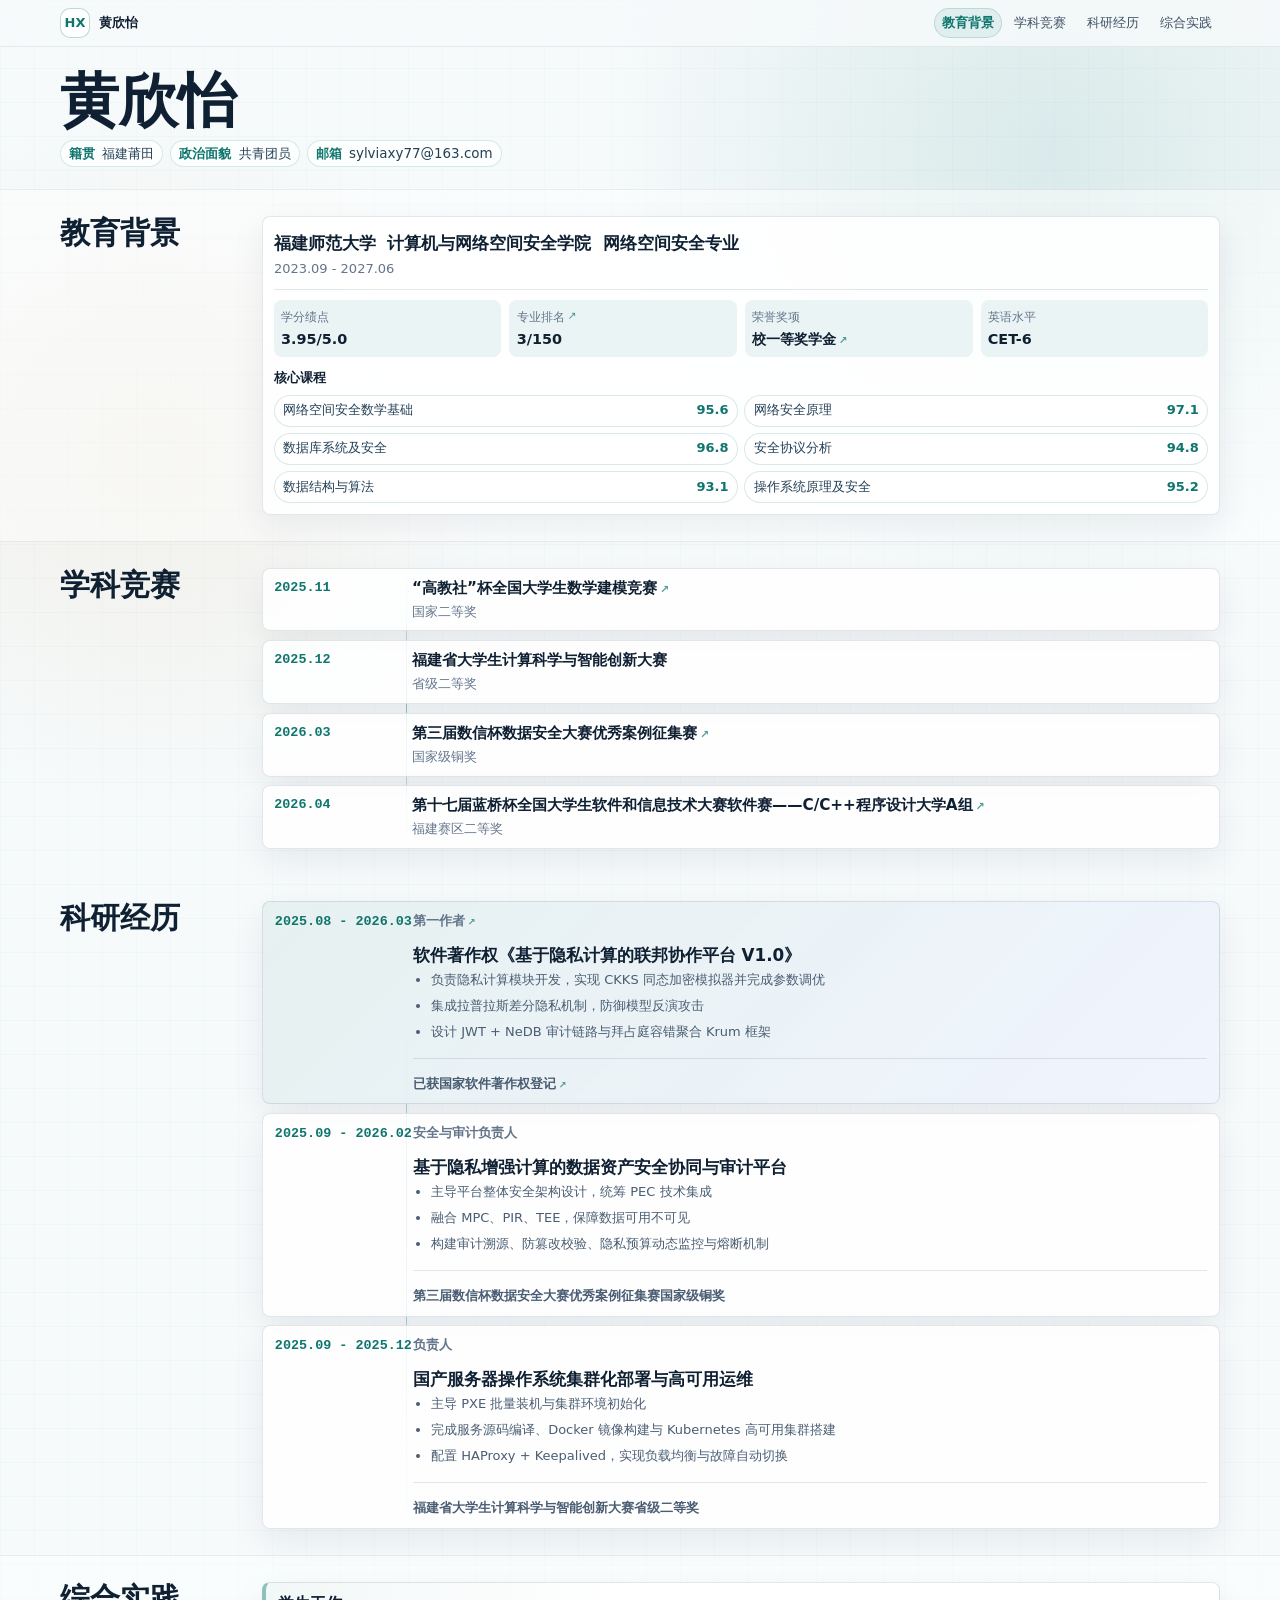
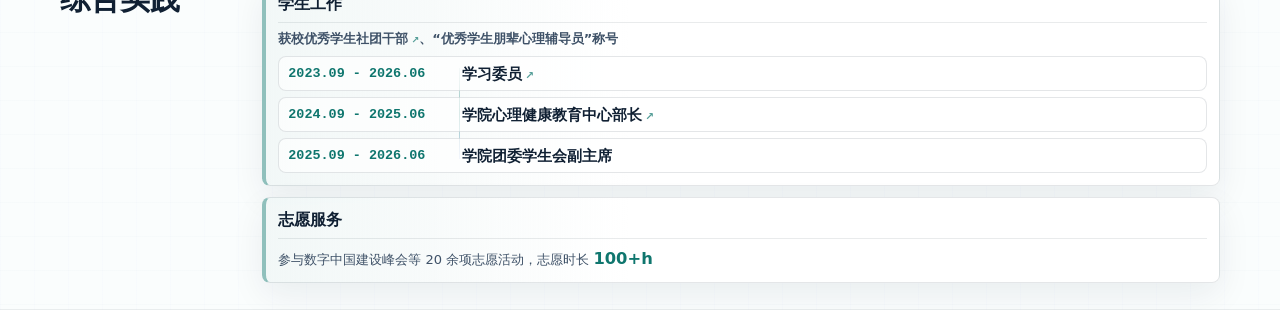
==== index.html @ dfebe41c "Add student club cadre proof link" ====
﻿<!doctype html>
<html class="no-js" lang="zh-CN">
  <head>
    <meta charset="utf-8">
    <meta name="viewport" content="width=device-width, initial-scale=1">
    <meta
      name="description"
      content="黄欣怡的个人科研主页，展示教育背景、学科竞赛、综合实践与科研经历。"
    >
    <title>黄欣怡 | 网络空间安全科研主页</title>
    <link rel="stylesheet" href="styles.css">
    <script src="script.js" defer></script>
  </head>
  <body>
    <a class="skip-link" href="#profile">跳转到主要内容</a>

    <header class="site-header" aria-label="网站导航">
      <div class="header-inner">
        <a class="brand" href="#profile" aria-label="黄欣怡主页">
          <span class="brand-mark" aria-hidden="true">HX</span>
          <span>
            <strong>黄欣怡</strong>
          </span>
        </a>
        <nav class="nav-links" aria-label="页面章节">
          <a href="#education">教育背景</a>
          <a href="#competitions">学科竞赛</a>
          <a href="#research">科研经历</a>
          <a href="#practice">综合实践</a>
        </nav>
      </div>
    </header>

    <main>
      <section class="hero section-observed" id="profile" data-reveal>
        <div class="hero-grid page-shell">
          <div class="hero-copy">
            <h1>黄欣怡</h1>
            <dl class="profile-meta" aria-label="个人信息">
              <div>
                <dt>籍贯</dt>
                <dd>福建莆田</dd>
              </div>
              <div>
                <dt>政治面貌</dt>
                <dd>共青团员</dd>
              </div>
              <div>
                <dt>邮箱</dt>
                <dd><a href="mailto:sylviaxy77@163.com">sylviaxy77@163.com</a></dd>
              </div>
            </dl>
          </div>
        </div>
      </section>

      <section class="section section-observed soft-band" id="education" data-reveal>
        <div class="page-shell split-layout">
          <div class="section-heading sticky-heading">
            <h2>教育背景</h2>
          </div>
          <div class="education-panel">
            <div class="timeline-head">
              <div>
                <h3 class="education-title">
                  <span>福建师范大学</span>
                  <span>计算机与网络空间安全学院</span>
                  <span>网络空间安全专业</span>
                </h3>
                <p>2023.09 - 2027.06</p>
              </div>
            </div>
            <div class="education-stats">
              <div>
                <span>学分绩点</span>
                <strong>3.95/5.0</strong>
              </div>
              <div class="ranking-stat">
                <a
                  class="stat-label-link"
                  href="assets/proofs/ranking-proof-redacted.jpg"
                  target="_blank"
                  rel="noopener"
                  aria-label="查看专业排名证明"
                >专业排名<span aria-hidden="true">↗</span></a>
                <strong>3/150</strong>
              </div>
              <div>
                <span>荣誉奖项</span>
                <strong>
                  <a
                    class="title-proof-link"
                    href="assets/proofs/first-class-scholarship-2024.jpg"
                    target="_blank"
                    rel="noopener"
                    aria-label="查看校一等奖学金证书"
                  >校一等奖学金<span aria-hidden="true">↗</span></a>
                </strong>
              </div>
              <div>
                <span>英语水平</span>
                <strong>CET-6</strong>
              </div>
            </div>
            <h4>核心课程</h4>
            <div class="course-grid">
              <span>网络空间安全数学基础 <strong>95.6</strong></span>
              <span>网络安全原理 <strong>97.1</strong></span>
              <span>数据库系统及安全 <strong>96.8</strong></span>
              <span>安全协议分析 <strong>94.8</strong></span>
              <span>数据结构与算法 <strong>93.1</strong></span>
              <span>操作系统原理及安全 <strong>95.2</strong></span>
            </div>
          </div>
        </div>
      </section>

      <section class="section section-observed" id="competitions" data-reveal>
        <div class="page-shell split-layout">
          <div class="section-heading sticky-heading">
            <h2>学科竞赛</h2>
          </div>
          <div class="module-timeline">
            <article class="timeline-item">
              <time>2025.11</time>
              <div>
                <h3>
                  <a
                    class="title-proof-link"
                    href="assets/proofs/math-modeling-award-2025.jpg"
                    target="_blank"
                    rel="noopener"
                    aria-label="查看高教社杯全国大学生数学建模竞赛获奖证书"
                  >“高教社”杯全国大学生数学建模竞赛<span aria-hidden="true">↗</span></a>
                </h3>
                <p>国家二等奖</p>
              </div>
            </article>
            <article class="timeline-item">
              <time>2025.12</time>
              <div>
                <h3>福建省大学生计算科学与智能创新大赛</h3>
                <p>省级二等奖</p>
              </div>
            </article>
            <article class="timeline-item">
              <time>2026.03</time>
              <div>
                <h3>
                  <a
                    class="title-proof-link"
                    href="assets/proofs/data-security-award-2026.jpg"
                    target="_blank"
                    rel="noopener"
                    aria-label="查看第三届数信杯数据安全大赛优秀案例征集赛获奖证书"
                  >第三届数信杯数据安全大赛优秀案例征集赛<span aria-hidden="true">↗</span></a>
                </h3>
                <p>国家级铜奖</p>
              </div>
            </article>
            <article class="timeline-item">
              <time>2026.04</time>
              <div>
                <h3>
                  <a
                    class="title-proof-link"
                    href="assets/proofs/lanqiao-award-2026-redacted.jpg"
                    target="_blank"
                    rel="noopener"
                    aria-label="查看第十七届蓝桥杯全国大学生软件和信息技术大赛软件赛 C/C++程序设计大学A组获奖证书"
                  >第十七届蓝桥杯全国大学生软件和信息技术大赛软件赛——C/C++程序设计大学A组<span aria-hidden="true">↗</span></a>
                </h3>
                <p>福建赛区二等奖</p>
              </div>
            </article>
          </div>
        </div>
      </section>

      <section class="section section-observed" id="research" data-reveal>
        <div class="page-shell split-layout">
          <div class="section-heading sticky-heading">
            <h2>科研经历</h2>
          </div>
          <div class="module-timeline research-timeline">
            <article class="timeline-item research-card featured">
              <time>2025.08 - 2026.03</time>
              <div>
                <p class="role">
                  <a
                    class="title-proof-link"
                    href="assets/proofs/software-first-author-2026.jpg"
                    target="_blank"
                    rel="noopener"
                    aria-label="查看软件著作权第一作者证明"
                  >第一作者<span aria-hidden="true">↗</span></a>
                </p>
                <h3>软件著作权《基于隐私计算的联邦协作平台 V1.0》</h3>
                <ul>
                  <li>负责隐私计算模块开发，实现 CKKS 同态加密模拟器并完成参数调优</li>
                  <li>集成拉普拉斯差分隐私机制，防御模型反演攻击</li>
                  <li>设计 JWT + NeDB 审计链路与拜占庭容错聚合 Krum 框架</li>
                </ul>
                <p class="result">
                  <a
                    class="title-proof-link"
                    href="assets/proofs/software-copyright-2026.jpg"
                    target="_blank"
                    rel="noopener"
                    aria-label="查看基于隐私计算的联邦协作平台软件著作权登记证书"
                  >已获国家软件著作权登记<span aria-hidden="true">↗</span></a>
                </p>
              </div>
            </article>
            <article class="timeline-item research-card">
              <time>2025.09 - 2026.02</time>
              <div>
                <p class="role">安全与审计负责人</p>
                <h3>基于隐私增强计算的数据资产安全协同与审计平台</h3>
                <ul>
                  <li>主导平台整体安全架构设计，统筹 PEC 技术集成</li>
                  <li>融合 MPC、PIR、TEE，保障数据可用不可见</li>
                  <li>构建审计溯源、防篡改校验、隐私预算动态监控与熔断机制</li>
                </ul>
                <p class="result">第三届数信杯数据安全大赛优秀案例征集赛国家级铜奖</p>
              </div>
            </article>
            <article class="timeline-item research-card">
              <time>2025.09 - 2025.12</time>
              <div>
                <p class="role">负责人</p>
                <h3>国产服务器操作系统集群化部署与高可用运维</h3>
                <ul>
                  <li>主导 PXE 批量装机与集群环境初始化</li>
                  <li>完成服务源码编译、Docker 镜像构建与 Kubernetes 高可用集群搭建</li>
                  <li>配置 HAProxy + Keepalived，实现负载均衡与故障自动切换</li>
                </ul>
                <p class="result">福建省大学生计算科学与智能创新大赛省级二等奖</p>
              </div>
            </article>
          </div>
        </div>
      </section>

      <section class="section section-observed soft-band" id="practice" data-reveal>
        <div class="page-shell split-layout">
          <div class="section-heading">
            <h2>综合实践</h2>
          </div>
          <div class="practice-stack">
            <article class="practice-card practice-group">
              <div class="practice-head">
                <h3>学生工作</h3>
              </div>
              <p class="practice-summary">获<a
                class="title-proof-link"
                href="assets/proofs/excellent-student-club-cadre-2025.jpg"
                target="_blank"
                rel="noopener"
                aria-label="查看校优秀学生社团干部证书"
              >校优秀学生社团干部<span aria-hidden="true">↗</span></a>、“优秀学生朋辈心理辅导员”称号</p>
              <div class="module-timeline practice-timeline">
                <article class="timeline-item">
                  <time>2023.09 - 2026.06</time>
                  <div>
                    <h4>
                      <a
                        class="title-proof-link"
                        href="assets/proofs/study-committee-proof-2023-2025.jpg"
                        target="_blank"
                        rel="noopener"
                        aria-label="查看学习委员证明"
                      >学习委员<span aria-hidden="true">↗</span></a>
                    </h4>
                  </div>
                </article>
                <article class="timeline-item">
                  <time>2024.09 - 2025.06</time>
                  <div>
                    <h4>
                      <a
                        class="title-proof-link"
                        href="assets/proofs/mental-health-minister-2024.jpg"
                        target="_blank"
                        rel="noopener"
                        aria-label="查看学院心理健康教育中心部长聘书"
                      >学院心理健康教育中心部长<span aria-hidden="true">↗</span></a>
                    </h4>
                  </div>
                </article>
                <article class="timeline-item">
                  <time>2025.09 - 2026.06</time>
                  <div>
                    <h4>学院团委学生会副主席</h4>
                  </div>
                </article>
              </div>
            </article>
            <article class="practice-card practice-service">
              <div class="practice-head">
                <h3>志愿服务</h3>
              </div>
              <p>参与数字中国建设峰会等 20 余项志愿活动，志愿时长 <strong>100+h</strong></p>
            </article>
          </div>
        </div>
      </section>

    </main>

  </body>
</html>
---- styles.css ----
:root {
  --color-bg: #f6fafb;
  --color-panel: #ffffff;
  --color-ink: #102033;
  --color-muted: #64748b;
  --color-soft: #eaf4f5;
  --color-teal: #0f766e;
  --color-blue: #2563eb;
  --color-sage: #5f7f6f;
  --color-amber: #b7791f;
  --color-border: rgba(15, 32, 51, 0.11);
  --shadow-soft: 0 22px 70px rgba(15, 32, 51, 0.09);
  --shadow-card: 0 12px 34px rgba(15, 32, 51, 0.07);
  --max-width: 1160px;
}

* {
  box-sizing: border-box;
}

html {
  scroll-behavior: smooth;
}

body {
  margin: 0;
  color: var(--color-ink);
  font-family:
    Inter, ui-sans-serif, system-ui, -apple-system, BlinkMacSystemFont,
    "Segoe UI", "Microsoft YaHei", "PingFang SC", sans-serif;
  font-size: 13px;
  line-height: 1.45;
  background:
    linear-gradient(rgba(15, 118, 110, 0.027) 1px, transparent 1px),
    linear-gradient(90deg, rgba(37, 99, 235, 0.021) 1px, transparent 1px),
    radial-gradient(circle at 82% 8%, rgba(15, 118, 110, 0.12), transparent 28rem),
    radial-gradient(circle at 12% 24%, rgba(183, 121, 31, 0.08), transparent 22rem),
    var(--color-bg);
  background-size: 34px 34px, 34px 34px, auto, auto, auto;
  overflow-x: hidden;
}

a {
  color: inherit;
  text-decoration: none;
}

p {
  margin: 0;
}

ul {
  margin: 0;
  padding-left: 1.15rem;
}

li + li {
  margin-top: 0.45rem;
}

.skip-link {
  position: absolute;
  left: 1rem;
  top: -4rem;
  z-index: 20;
  padding: 0.7rem 1rem;
  border-radius: 8px;
  background: var(--color-ink);
  color: #fff;
}

.skip-link:focus {
  top: 1rem;
}

.page-shell {
  width: min(calc(100% - 40px), var(--max-width));
  margin: 0 auto;
}

.site-header {
  position: sticky;
  top: 0;
  z-index: 10;
  border-bottom: 1px solid rgba(15, 32, 51, 0.08);
  background: rgba(246, 250, 251, 0.84);
  backdrop-filter: blur(18px);
}

.header-inner {
  width: min(calc(100% - 40px), var(--max-width));
  min-height: 46px;
  margin: 0 auto;
  display: flex;
  align-items: center;
  justify-content: space-between;
  gap: 1rem;
}

.brand {
  display: inline-flex;
  align-items: center;
  gap: 0.55rem;
  min-width: 0;
}

.brand-mark {
  display: grid;
  width: 30px;
  height: 30px;
  place-items: center;
  border: 1px solid rgba(15, 118, 110, 0.28);
  border-radius: 10px;
  color: var(--color-teal);
  font-weight: 800;
  background: #fff;
}

.brand strong {
  display: block;
}

.nav-links {
  display: flex;
  align-items: center;
  gap: 0.25rem;
  color: #405065;
  font-size: 0.82rem;
}

.nav-links a {
  padding: 0.34rem 0.52rem;
  border-radius: 999px;
}

.nav-links a:hover {
  color: var(--color-teal);
}

.nav-links a[aria-current="true"] {
  color: var(--color-teal);
  background: rgba(15, 118, 110, 0.08);
  box-shadow: inset 0 0 0 1px rgba(15, 118, 110, 0.18);
  font-weight: 800;
}

.hero {
  padding: 26px 0 22px;
}

.hero-grid {
  display: grid;
  grid-template-columns: minmax(0, 1fr);
  gap: 22px;
  align-items: start;
}

.hero-copy {
  max-width: 760px;
}

.hero-copy,
.hero-panel,
.section-heading,
.education-panel,
.research-card,
.practice-card {
  min-width: 0;
}

.hero-copy h1 {
  margin: 0;
  font-size: clamp(2.15rem, 4.8vw, 3.7rem);
  line-height: 0.95;
  letter-spacing: 0;
}

.profile-meta {
  display: flex;
  flex-wrap: wrap;
  gap: 0.45rem;
  margin: 0.65rem 0 0;
  padding: 0;
}

.profile-meta div {
  display: inline-flex;
  align-items: center;
  gap: 0.45rem;
  min-height: 27px;
  padding: 0.2rem 0.5rem;
  font-size: 0.84rem;
  border: 1px solid rgba(15, 118, 110, 0.16);
  border-radius: 999px;
  background: rgba(255, 255, 255, 0.76);
}

.profile-meta dt,
.profile-meta dd {
  margin: 0;
}

.profile-meta dt {
  color: var(--color-teal);
  font-weight: 800;
}

.profile-meta dd {
  color: #244056;
}

.eyebrow {
  margin-bottom: 0.8rem;
  color: var(--color-teal);
  font-size: 0.78rem;
  font-weight: 800;
  letter-spacing: 0;
  text-transform: uppercase;
  overflow-wrap: anywhere;
}

.chip-row {
  display: flex;
  flex-wrap: wrap;
  gap: 0.6rem;
}

.chip-row span,
.course-grid span {
  border: 1px solid rgba(15, 118, 110, 0.16);
  border-radius: 999px;
  color: #244056;
  background: rgba(255, 255, 255, 0.74);
}

.hero-panel,
.education-panel,
.research-card,
.practice-card {
  border: 1px solid var(--color-border);
  border-radius: 8px;
  background: rgba(255, 255, 255, 0.86);
  box-shadow: var(--shadow-card);
}

.hero-panel {
  padding: 0.95rem;
  box-shadow: var(--shadow-soft);
}

.panel-header {
  display: flex;
  flex-wrap: wrap;
  justify-content: space-between;
  gap: 1rem;
  margin-bottom: 1rem;
  color: var(--color-muted);
  font-size: 0.86rem;
}

.panel-header strong {
  color: var(--color-teal);
}

.metric-grid {
  display: grid;
  grid-template-columns: repeat(2, minmax(0, 1fr));
  gap: 0.9rem;
}

.metric-card {
  min-width: 0;
  min-height: 98px;
  padding: 0.72rem;
  border: 1px solid rgba(15, 32, 51, 0.08);
  border-radius: 8px;
  background:
    linear-gradient(180deg, rgba(234, 244, 245, 0.64), rgba(255, 255, 255, 0.86));
}

.metric-card span,
.metric-card small {
  display: block;
  color: var(--color-muted);
}

.metric-card strong {
  display: block;
  margin: 0.45rem 0 0.25rem;
  color: var(--color-ink);
  font-size: clamp(1.2rem, 3.4vw, 1.75rem);
  line-height: 1.05;
  overflow-wrap: anywhere;
}

.section {
  padding: 26px 0;
  scroll-margin-top: 64px;
}

.hero {
  scroll-margin-top: 64px;
}

.soft-band {
  background: rgba(255, 255, 255, 0.42);
  border-block: 1px solid rgba(15, 32, 51, 0.07);
}

.section-heading {
  max-width: 720px;
  margin-bottom: 0.95rem;
}

.section-heading.wide {
  max-width: 820px;
}

.section-heading h2 {
  margin: 0 0 0.25rem;
  font-size: clamp(1.35rem, 2.5vw, 1.9rem);
  line-height: 1.12;
  letter-spacing: 0;
}

.section-heading p:not(.eyebrow) {
  color: var(--color-muted);
}

.research-card h3,
.practice-card h3,
.award-item h3,
.education-panel h3 {
  margin: 0.32rem 0 0.28rem;
  font-size: 1.05rem;
  line-height: 1.3;
  letter-spacing: 0;
}

.research-card li,
.research-card .result,
.practice-card p {
  color: #4a5d72;
}

.chip-row {
  margin-top: 1.15rem;
}

.chip-row span {
  padding: 0.32rem 0.62rem;
  font-size: 0.82rem;
}

.split-layout {
  display: grid;
  grid-template-columns: minmax(120px, 190px) minmax(0, 1fr);
  gap: 0.75rem;
  align-items: start;
}

.sticky-heading {
  position: sticky;
  top: 84px;
}

.education-panel {
  padding: 0.68rem;
}

.education-title {
  display: flex;
  flex-wrap: wrap;
  gap: 0.72rem;
  min-width: 0;
}

.education-title span {
  white-space: nowrap;
}

.timeline-head {
  display: flex;
  justify-content: space-between;
  gap: 1rem;
  padding-bottom: 0.65rem;
  border-bottom: 1px solid var(--color-border);
}

.timeline-head p {
  color: var(--color-muted);
}

.timeline-head > span {
  align-self: start;
  border-radius: 999px;
  padding: 0.25rem 0.56rem;
  color: var(--color-teal);
  background: rgba(15, 118, 110, 0.08);
  font-weight: 800;
}

.education-stats {
  display: grid;
  grid-template-columns: repeat(4, minmax(0, 1fr));
  gap: 0.5rem;
  margin: 0.65rem 0;
}

.education-stats div {
  padding: 0.45rem;
  border-radius: 8px;
  background: var(--color-soft);
}

.education-stats span,
.education-stats strong {
  display: block;
}

.education-stats span {
  color: var(--color-muted);
  font-size: 0.78rem;
}

.stat-label-link {
  display: inline-flex;
  align-items: center;
  gap: 0.16rem;
  width: fit-content;
  color: var(--color-muted);
  font-size: 0.78rem;
}

.stat-label-link span {
  color: rgba(15, 118, 110, 0.72);
  font-size: 0.68rem;
  line-height: 1;
}

.stat-label-link:hover {
  color: var(--color-teal);
}

.education-stats strong {
  margin-top: 0.18rem;
  font-size: 0.9rem;
}

.education-panel h4 {
  margin: 0.72rem 0 0.45rem;
}

.course-grid {
  display: grid;
  grid-template-columns: repeat(2, minmax(0, 1fr));
  gap: 0.4rem;
}

.course-grid span {
  display: flex;
  flex-wrap: wrap;
  justify-content: space-between;
  gap: 0.75rem;
  padding: 0.34rem 0.52rem;
  min-width: 0;
}

.course-grid strong {
  color: var(--color-teal);
}

.research-card {
  padding: 1.2rem;
}

.research-card.featured {
  background:
    linear-gradient(135deg, rgba(15, 118, 110, 0.1), rgba(37, 99, 235, 0.07)),
    rgba(255, 255, 255, 0.95);
}

.card-meta {
  display: flex;
  flex-wrap: wrap;
  justify-content: space-between;
  gap: 0.55rem;
  color: var(--color-muted);
  font-size: 0.82rem;
}

.role {
  margin-bottom: 0.8rem;
  color: var(--color-teal);
  font-weight: 800;
}

.result {
  margin-top: 1rem;
  padding-top: 1rem;
  border-top: 1px solid var(--color-border);
  font-weight: 700;
}

.award-list {
  display: grid;
  gap: 0.85rem;
}

.module-timeline {
  position: relative;
  display: grid;
  gap: 0.55rem;
  --timeline-time-col: 128px;
  --timeline-gap: 0.62rem;
  --timeline-pad-x: 0.7rem;
  --timeline-axis: calc(var(--timeline-pad-x) + var(--timeline-time-col) + (var(--timeline-gap) / 2));
}

.module-timeline::before {
  content: "";
  position: absolute;
  top: 0.72rem;
  bottom: 0.9rem;
  left: var(--timeline-axis);
  width: 1px;
  background: linear-gradient(
    180deg,
    rgba(15, 118, 110, 0.1),
    rgba(15, 118, 110, 0.42),
    rgba(37, 99, 235, 0.14)
  );
}

.timeline-item {
  position: relative;
  display: grid;
  grid-template-columns: var(--timeline-time-col) minmax(0, 1fr);
  gap: var(--timeline-gap);
  padding: 0.56rem var(--timeline-pad-x);
  border: 1px solid var(--color-border);
  border-radius: 8px;
  background: rgba(255, 255, 255, 0.82);
  box-shadow: var(--shadow-card);
}

.timeline-item time {
  color: var(--color-teal);
  font-family: ui-monospace, SFMono-Regular, Consolas, monospace;
  font-size: 0.84rem;
  font-weight: 800;
  line-height: 1.5;
  white-space: nowrap;
}

.timeline-item > div {
  min-width: 0;
}

.timeline-item h3,
.timeline-item li,
.timeline-item p {
  overflow-wrap: anywhere;
}

.timeline-item h3 {
  margin: 0 0 0.28rem;
  line-height: 1.35;
}

.title-proof-link {
  display: inline-flex;
  align-items: baseline;
  gap: 0.18rem;
}

.title-proof-link span {
  color: rgba(15, 118, 110, 0.72);
  font-size: 0.72em;
  line-height: 1;
}

.title-proof-link:hover {
  color: var(--color-teal);
}

.timeline-item p {
  color: var(--color-muted);
}

.research-timeline .timeline-item {
  padding: 0.62rem 0.74rem;
}

.research-timeline .timeline-item.featured {
  background:
    linear-gradient(135deg, rgba(15, 118, 110, 0.1), rgba(37, 99, 235, 0.07)),
    rgba(255, 255, 255, 0.95);
}

.award-item {
  display: grid;
  grid-template-columns: 88px 1fr;
  gap: 1rem;
  padding: 1rem;
  border: 1px solid var(--color-border);
  border-radius: 8px;
  background: rgba(255, 255, 255, 0.78);
}

.award-item time {
  color: var(--color-teal);
  font-family: ui-monospace, SFMono-Regular, Consolas, monospace;
  font-weight: 800;
}

.award-item p {
  color: var(--color-muted);
}

.practice-stack {
  display: grid;
  gap: 0.72rem;
}

.practice-group {
  display: grid;
  gap: 0.45rem;
}

.practice-card {
  padding: 0.72rem 0.78rem;
  border-left: 4px solid rgba(15, 118, 110, 0.46);
  background:
    linear-gradient(90deg, rgba(15, 118, 110, 0.055), rgba(255, 255, 255, 0.9) 38%),
    rgba(255, 255, 255, 0.9);
}

.practice-head {
  display: flex;
  align-items: center;
  padding-bottom: 0.44rem;
  border-bottom: 1px solid rgba(15, 32, 51, 0.09);
}

.practice-card h3 {
  margin: 0;
  color: var(--color-ink);
  font-size: 1rem;
}

.practice-timeline .timeline-item h3 {
  margin-bottom: 0;
}

.practice-timeline {
  --timeline-time-col: 164px;
  gap: 0.38rem;
}

.practice-timeline .timeline-item {
  padding: 0.4rem 0.55rem;
  background: rgba(255, 255, 255, 0.64);
  box-shadow: none;
}

.practice-timeline h4 {
  margin: 0;
  font-size: 0.92rem;
  line-height: 1.35;
}

.practice-summary,
.practice-card p {
  color: #3f5268;
}

.practice-summary {
  margin: 0;
  font-weight: 700;
}

.practice-service p {
  margin-top: 0.5rem;
}

.practice-service strong {
  color: var(--color-teal);
  font-size: 1.02rem;
}

[data-reveal] {
  opacity: 1;
  transform: none;
}

[data-reveal].is-visible,
.no-js [data-reveal] {
  opacity: 1;
  transform: none;
}

@media (max-width: 920px) {
  .header-inner {
    min-height: auto;
    padding: 0.75rem 0;
    align-items: flex-start;
    flex-direction: column;
  }

  .nav-links {
    width: 100%;
    overflow-x: auto;
    padding-bottom: 0.2rem;
  }

  .nav-links a {
    flex: 0 0 auto;
  }

  .hero {
    padding-top: 28px;
  }

  .hero-grid,
  .split-layout {
    grid-template-columns: 1fr;
  }

  .sticky-heading {
    position: static;
  }

}

@media (max-width: 620px) {
  .page-shell,
  .header-inner {
    width: min(calc(100vw - 28px), 362px);
    margin-left: 14px;
    margin-right: 14px;
  }

  .hero-copy h1 {
    font-size: clamp(2.2rem, 13vw, 2.8rem);
  }

  .nav-links {
    flex-wrap: wrap;
    overflow-x: visible;
    gap: 0.1rem;
  }

  .nav-links a {
    padding: 0.3rem 0.44rem;
    font-size: 0.78rem;
  }

  .eyebrow {
    font-size: 0.72rem;
  }

  .hero-copy,
  .hero-panel,
  .section-heading,
  .research-card,
  .practice-card {
    width: 100%;
    max-width: 100%;
  }

  .eyebrow,
  .section-heading p,
  .research-card li,
  .practice-card p {
    word-break: break-all;
    overflow-wrap: anywhere;
  }

  .chip-row span,
  .course-grid span {
    max-width: 100%;
  }

  .metric-grid,
  .education-stats,
  .course-grid {
    grid-template-columns: 1fr;
  }

  .award-item {
    grid-template-columns: 1fr;
  }

  .module-timeline::before {
    display: none;
  }

  .timeline-item {
    grid-template-columns: 1fr;
    gap: 0.55rem;
  }

}
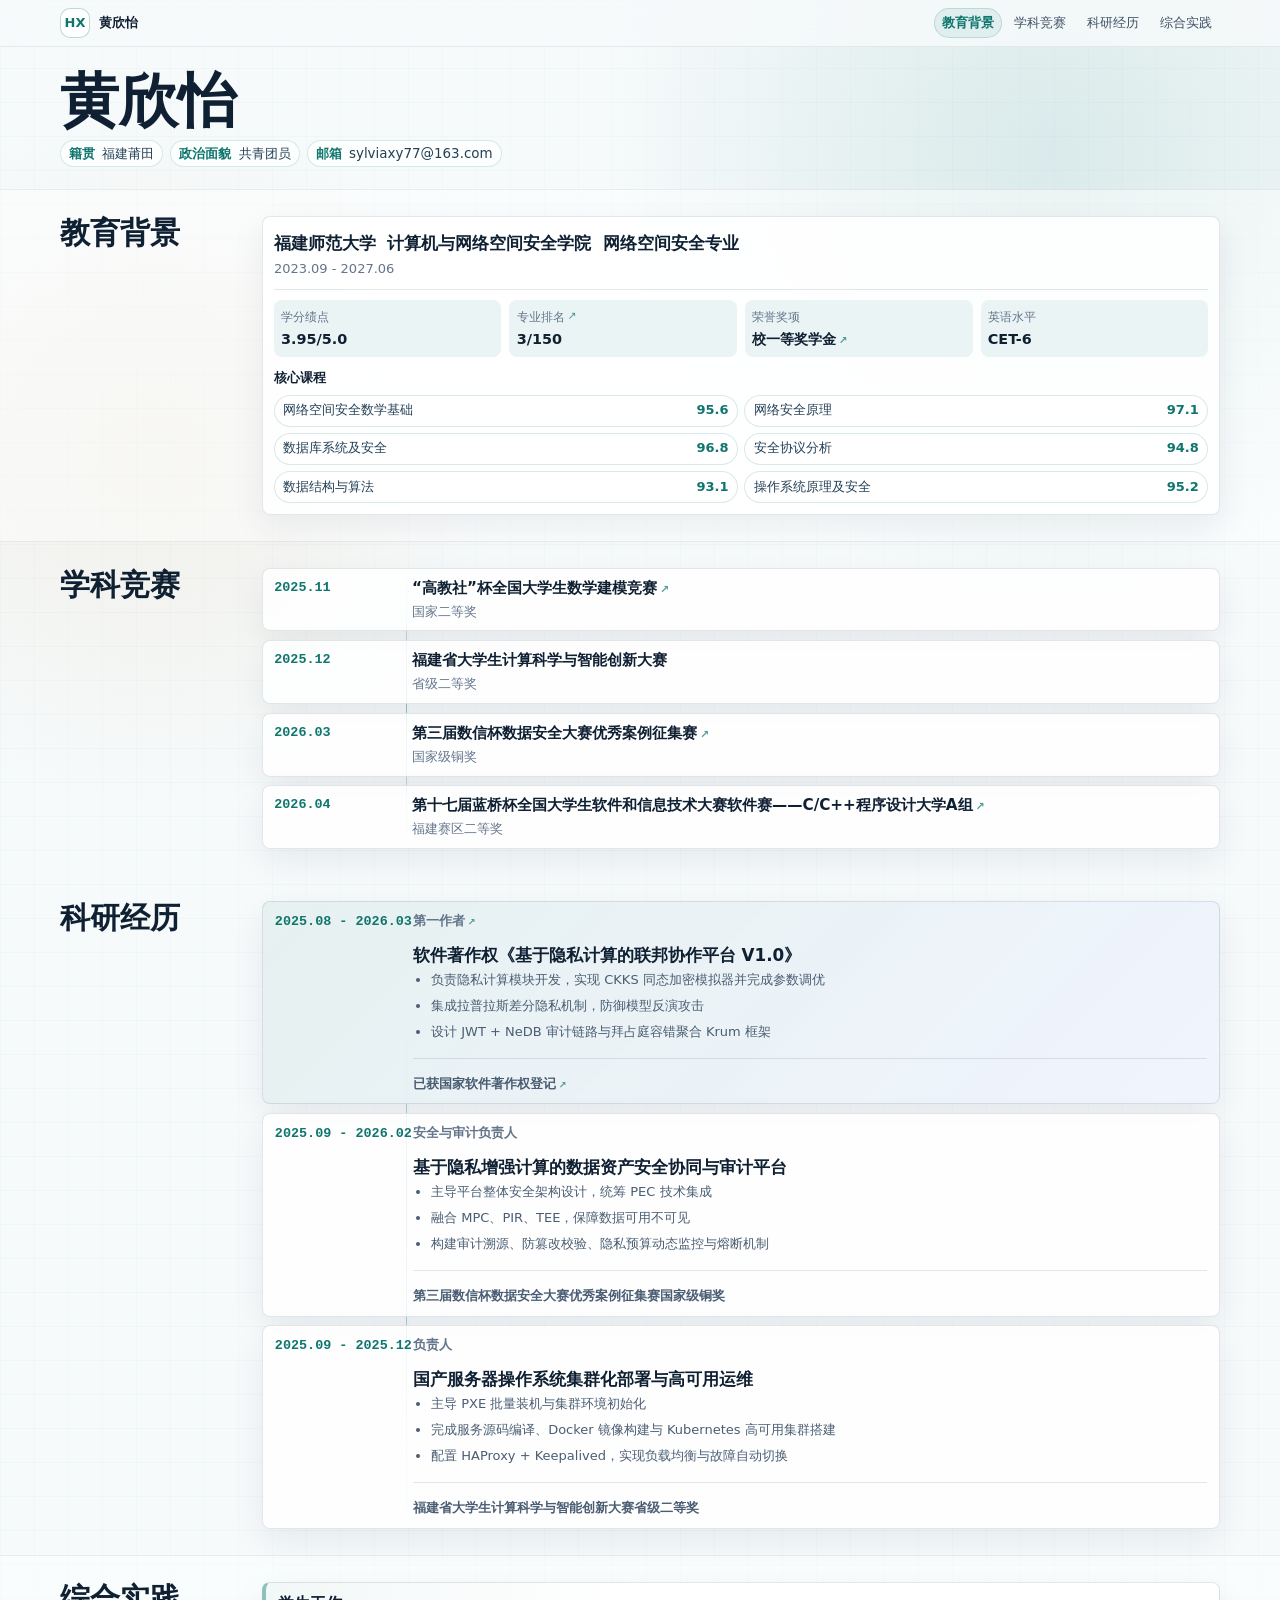
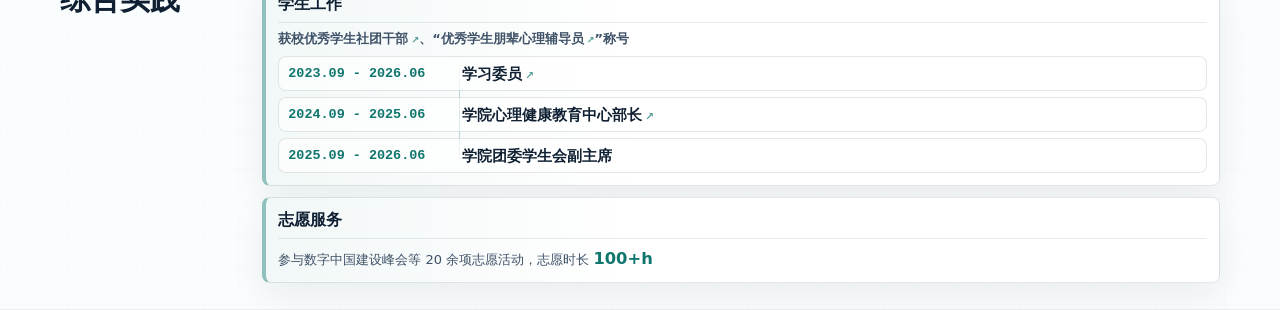
==== commit af8e69a3: "Add peer counselor proof link" ====
--- a/index.html
+++ b/index.html
@@ -258,7 +258,13 @@
                 target="_blank"
                 rel="noopener"
                 aria-label="查看校优秀学生社团干部证书"
-              >校优秀学生社团干部<span aria-hidden="true">↗</span></a>、“优秀学生朋辈心理辅导员”称号</p>
+              >校优秀学生社团干部<span aria-hidden="true">↗</span></a>、“<a
+                class="title-proof-link"
+                href="assets/proofs/peer-psychological-counselor-2025.jpg"
+                target="_blank"
+                rel="noopener"
+                aria-label="查看优秀学生朋辈心理辅导员证书"
+              >优秀学生朋辈心理辅导员<span aria-hidden="true">↗</span></a>”称号</p>
               <div class="module-timeline practice-timeline">
                 <article class="timeline-item">
                   <time>2023.09 - 2026.06</time>
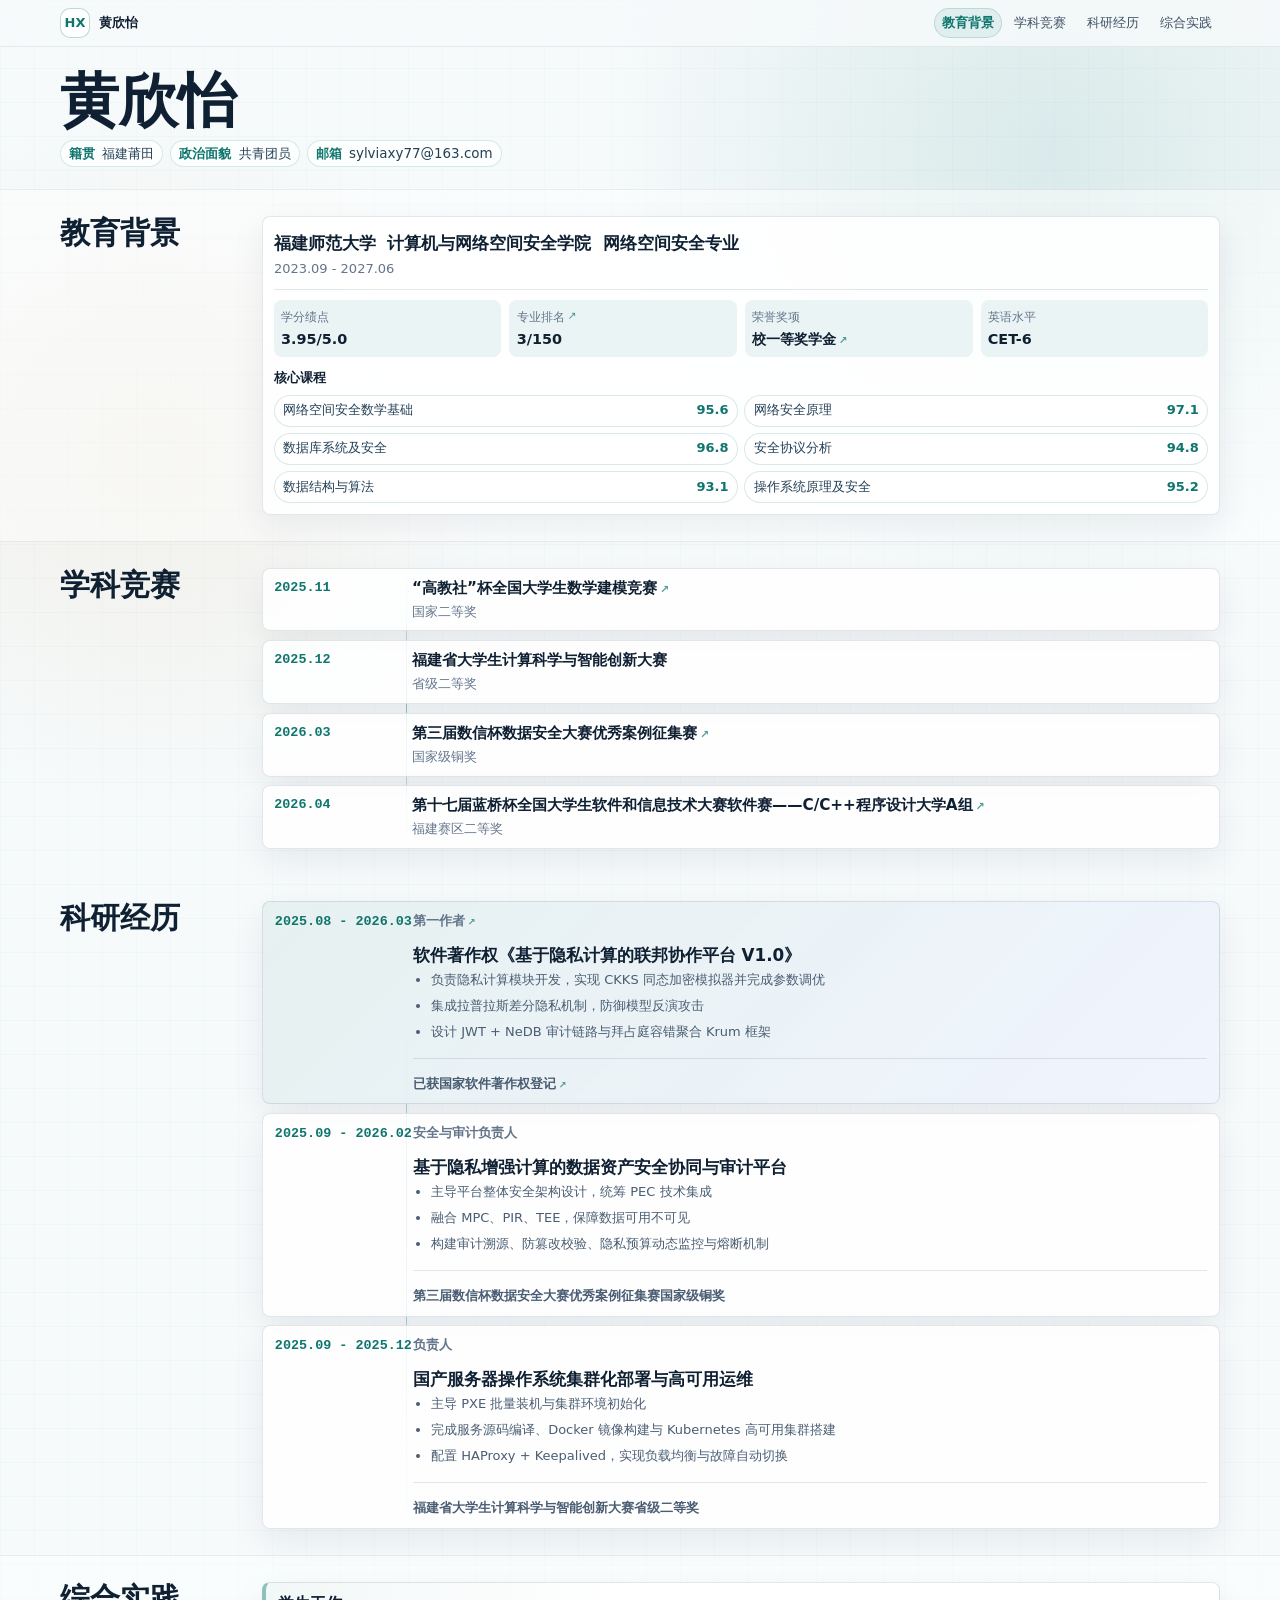
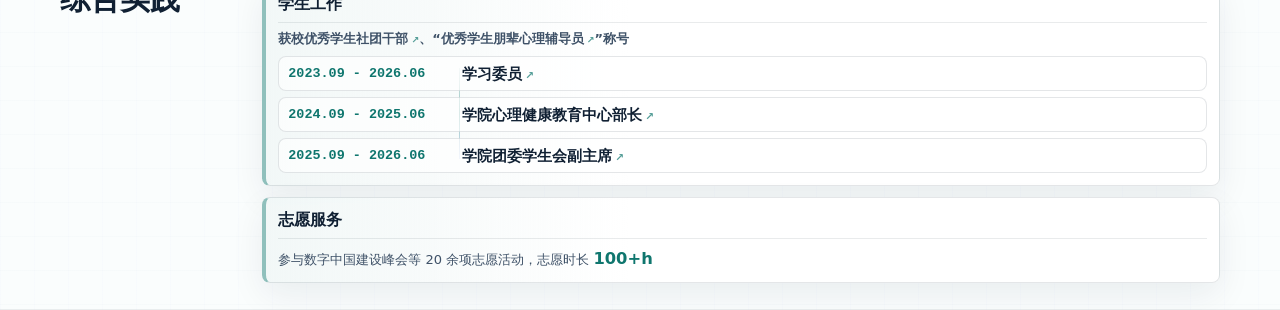
==== commit 4a671151: "Add student union vice chair proof link" ====
--- a/index.html
+++ b/index.html
@@ -47,7 +47,15 @@
               </div>
               <div>
                 <dt>邮箱</dt>
-                <dd><a href="mailto:sylviaxy77@163.com">sylviaxy77@163.com</a></dd>
+                <dd>
+                  <button
+                    class="email-copy"
+                    type="button"
+                    data-email="sylviaxy77@163.com"
+                    title="复制邮箱"
+                    aria-label="复制邮箱 sylviaxy77@163.com"
+                  >sylviaxy77@163.com</button>
+                </dd>
               </div>
             </dl>
           </div>
@@ -78,7 +86,7 @@
               <div class="ranking-stat">
                 <a
                   class="stat-label-link"
-                  href="assets/proofs/ranking-proof-redacted.jpg"
+                  href="assets/proofs/ranking-proof.jpg"
                   target="_blank"
                   rel="noopener"
                   aria-label="查看专业排名证明"
@@ -297,7 +305,15 @@
                 <article class="timeline-item">
                   <time>2025.09 - 2026.06</time>
                   <div>
-                    <h4>学院团委学生会副主席</h4>
+                    <h4>
+                      <a
+                        class="title-proof-link"
+                        href="assets/proofs/student-union-vice-chair-2025.jpg"
+                        target="_blank"
+                        rel="noopener"
+                        aria-label="查看学院团委学生会副主席证明"
+                      >学院团委学生会副主席<span aria-hidden="true">↗</span></a>
+                    </h4>
                   </div>
                 </article>
               </div>
--- a/styles.css
+++ b/styles.css
@@ -209,6 +209,30 @@
   color: #244056;
 }
 
+.email-copy {
+  appearance: none;
+  margin: 0;
+  padding: 0;
+  border: 0;
+  background: transparent;
+  color: inherit;
+  font: inherit;
+  cursor: copy;
+}
+
+.email-copy:hover,
+.email-copy:focus-visible {
+  color: var(--color-teal);
+  text-decoration: underline;
+  text-underline-offset: 0.18em;
+}
+
+.email-copy:focus-visible {
+  outline: 2px solid rgba(15, 118, 110, 0.28);
+  outline-offset: 3px;
+  border-radius: 4px;
+}
+
 .eyebrow {
   margin-bottom: 0.8rem;
   color: var(--color-teal);
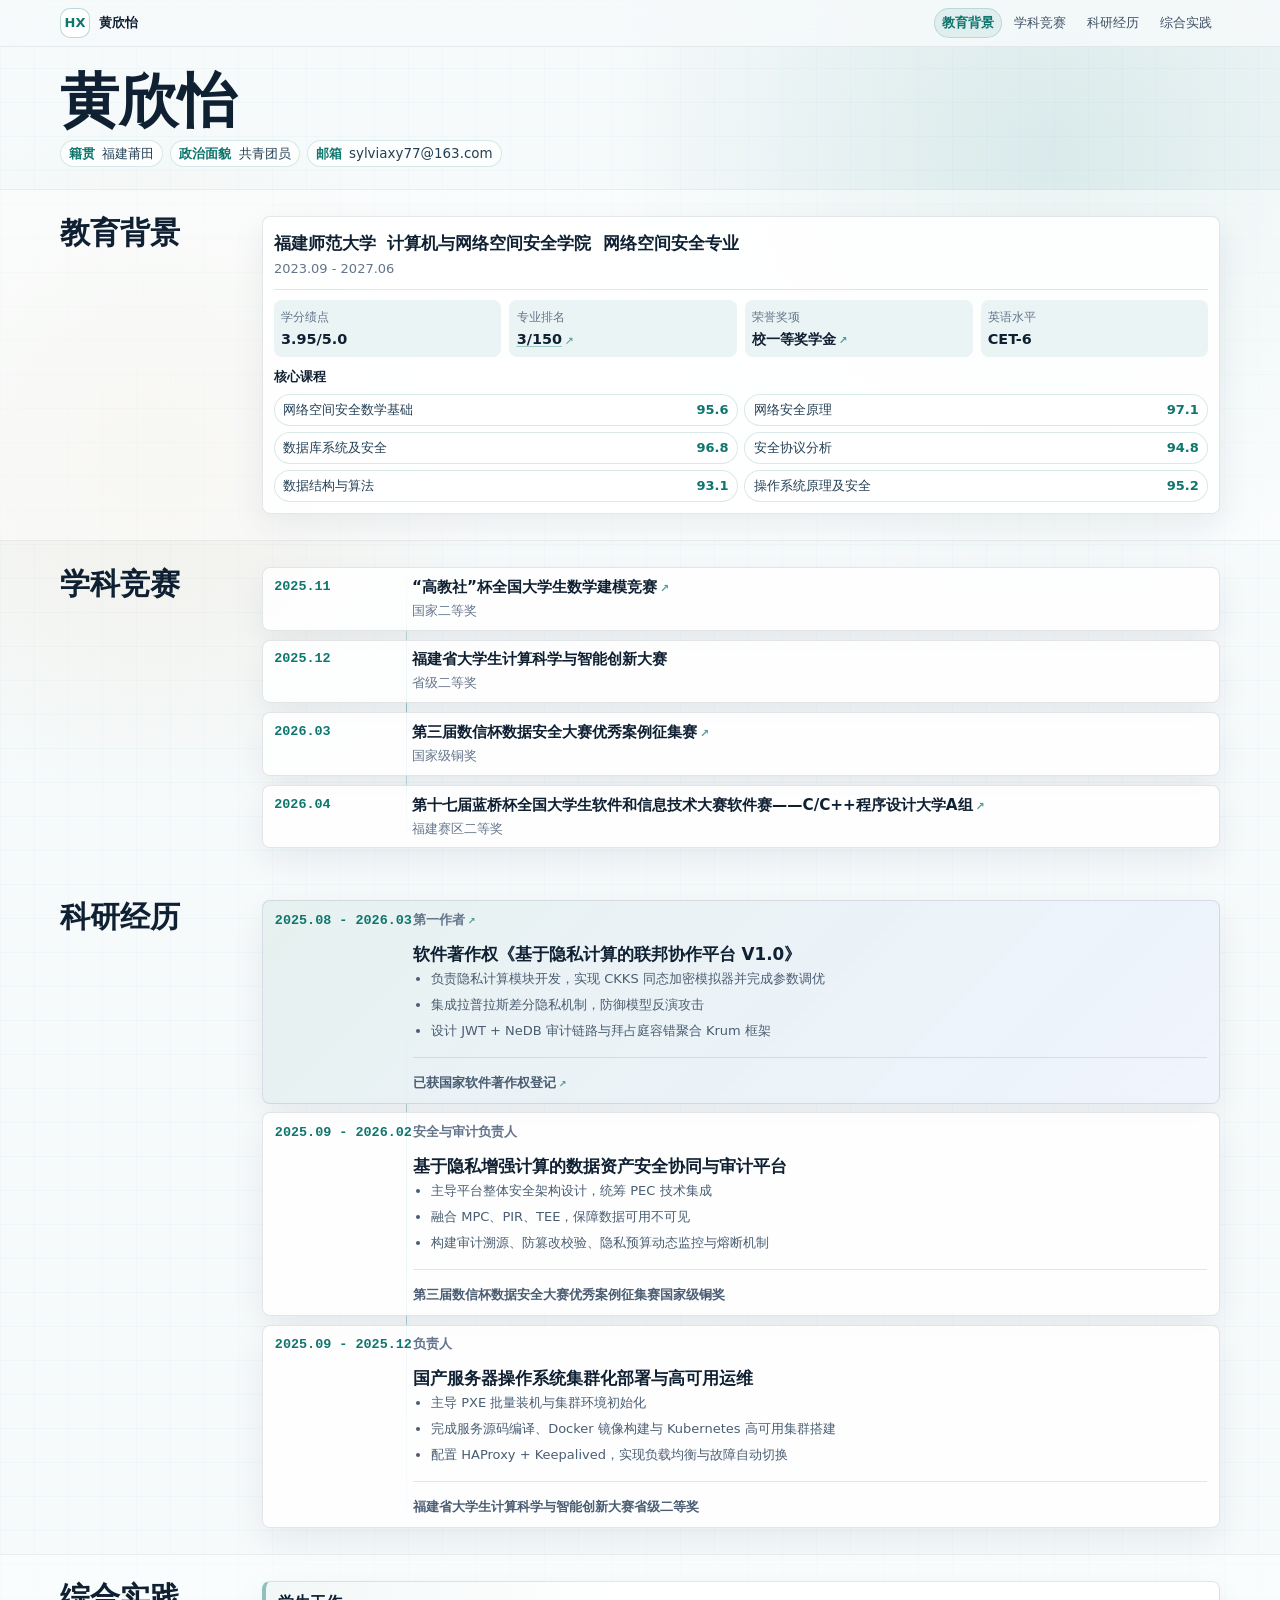
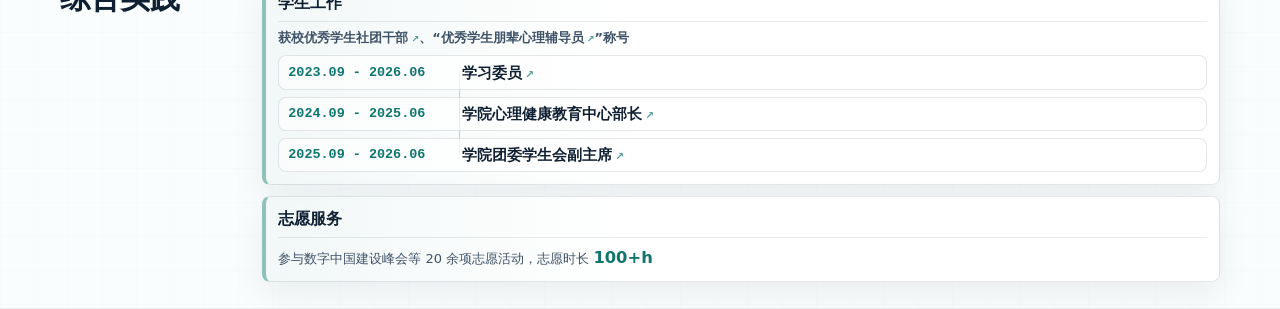
==== commit b7673c96: "Update site title and ranking proof link" ====
--- a/index.html
+++ b/index.html
@@ -7,7 +7,7 @@
       name="description"
       content="黄欣怡的个人科研主页，展示教育背景、学科竞赛、综合实践与科研经历。"
     >
-    <title>黄欣怡 | 网络空间安全科研主页</title>
+    <title>黄欣怡 | 个人主页</title>
     <link rel="stylesheet" href="styles.css">
     <script src="script.js" defer></script>
   </head>
@@ -84,14 +84,14 @@
                 <strong>3.95/5.0</strong>
               </div>
               <div class="ranking-stat">
+                <span>专业排名</span>
                 <a
                   class="stat-label-link"
                   href="assets/proofs/ranking-proof.jpg"
                   target="_blank"
                   rel="noopener"
                   aria-label="查看专业排名证明"
-                >专业排名<span aria-hidden="true">↗</span></a>
-                <strong>3/150</strong>
+                ><strong>3/150</strong><span aria-hidden="true">↗</span></a>
               </div>
               <div>
                 <span>荣誉奖项</span>
--- a/styles.css
+++ b/styles.css
@@ -449,11 +449,11 @@
 
 .stat-label-link {
   display: inline-flex;
-  align-items: center;
+  align-items: baseline;
   gap: 0.16rem;
   width: fit-content;
-  color: var(--color-muted);
-  font-size: 0.78rem;
+  color: inherit;
+  text-decoration: none;
 }
 
 .stat-label-link span {
@@ -464,6 +464,13 @@
 
 .stat-label-link:hover {
   color: var(--color-teal);
+}
+
+.stat-label-link strong {
+  margin-top: 0.18rem;
+  text-decoration: underline;
+  text-decoration-color: rgba(15, 118, 110, 0.34);
+  text-underline-offset: 0.16em;
 }
 
 .education-stats strong {
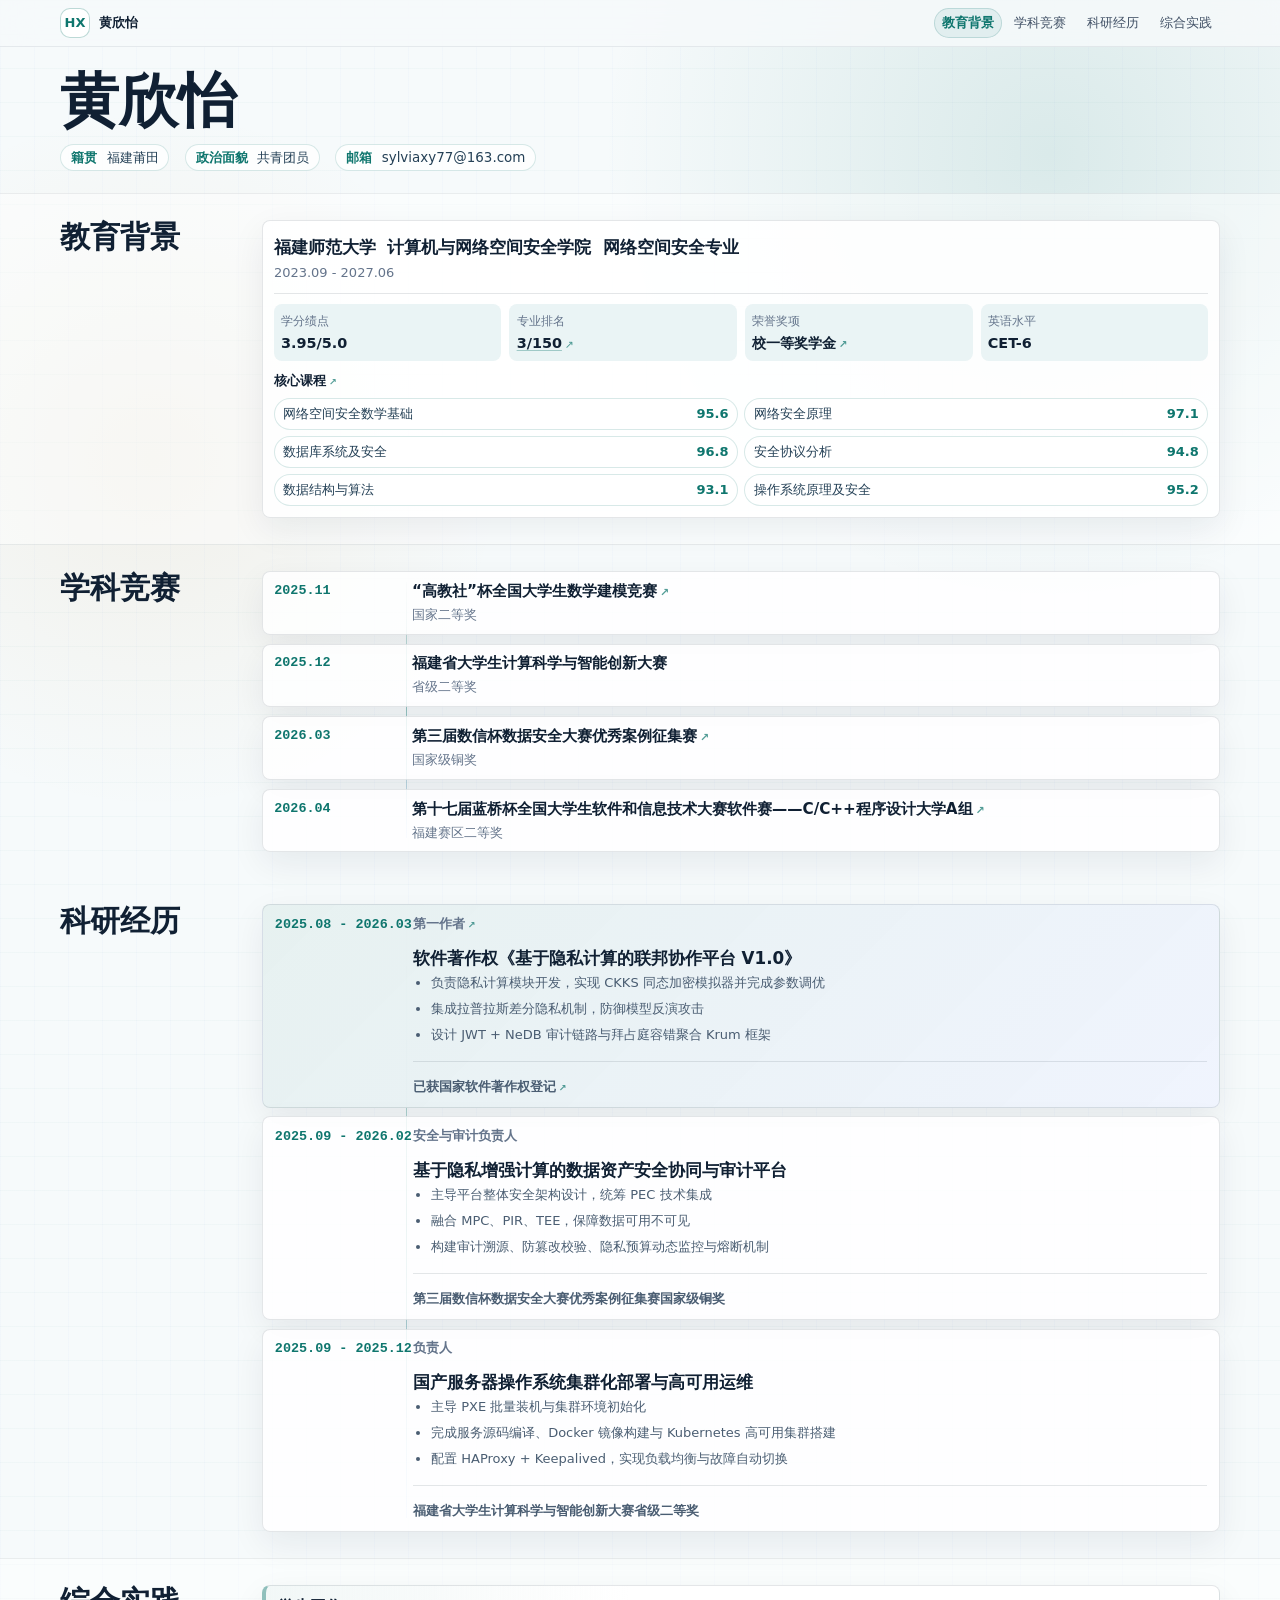
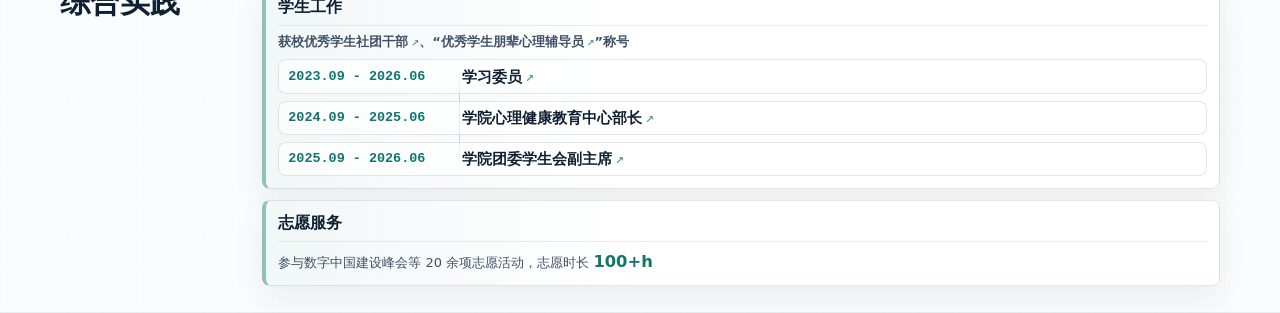
==== commit cc4733fe: "Add transcript proof link" ====
--- a/index.html
+++ b/index.html
@@ -110,7 +110,15 @@
                 <strong>CET-6</strong>
               </div>
             </div>
-            <h4>核心课程</h4>
+            <h4>
+              <a
+                class="title-proof-link"
+                href="assets/proofs/transcript-2026.png"
+                target="_blank"
+                rel="noopener"
+                aria-label="查看成绩单"
+              >核心课程<span aria-hidden="true">↗</span></a>
+            </h4>
             <div class="course-grid">
               <span>网络空间安全数学基础 <strong>95.6</strong></span>
               <span>网络安全原理 <strong>97.1</strong></span>
--- a/styles.css
+++ b/styles.css
@@ -178,17 +178,17 @@
 .profile-meta {
   display: flex;
   flex-wrap: wrap;
-  gap: 0.45rem;
-  margin: 0.65rem 0 0;
+  gap: 0.6rem 0.95rem;
+  margin: 0.9rem 0 0;
   padding: 0;
 }
 
 .profile-meta div {
   display: inline-flex;
   align-items: center;
-  gap: 0.45rem;
+  gap: 0.6rem;
   min-height: 27px;
-  padding: 0.2rem 0.5rem;
+  padding: 0.2rem 0.62rem;
   font-size: 0.84rem;
   border: 1px solid rgba(15, 118, 110, 0.16);
   border-radius: 999px;
@@ -452,7 +452,7 @@
   align-items: baseline;
   gap: 0.16rem;
   width: fit-content;
-  color: inherit;
+  color: var(--color-ink);
   text-decoration: none;
 }
 
@@ -467,6 +467,7 @@
 }
 
 .stat-label-link strong {
+  color: var(--color-ink);
   margin-top: 0.18rem;
   text-decoration: underline;
   text-decoration-color: rgba(15, 118, 110, 0.34);
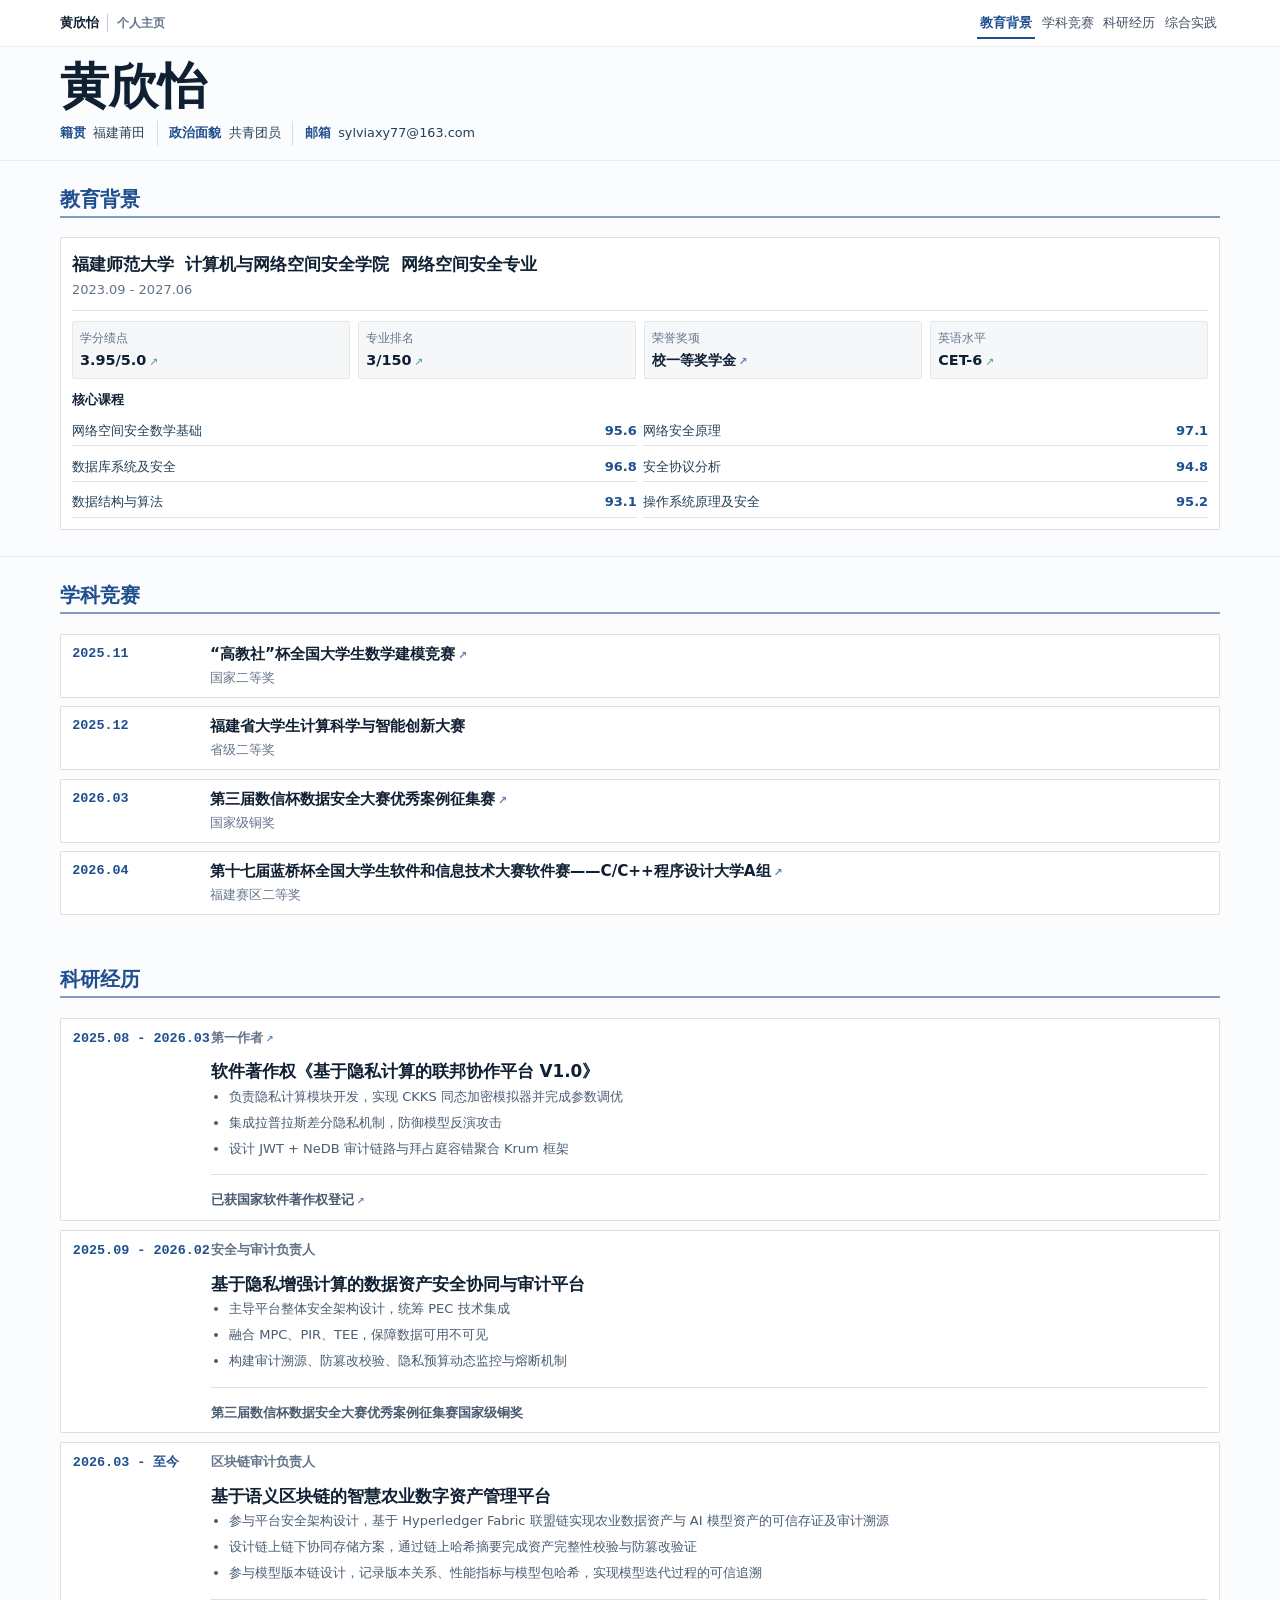
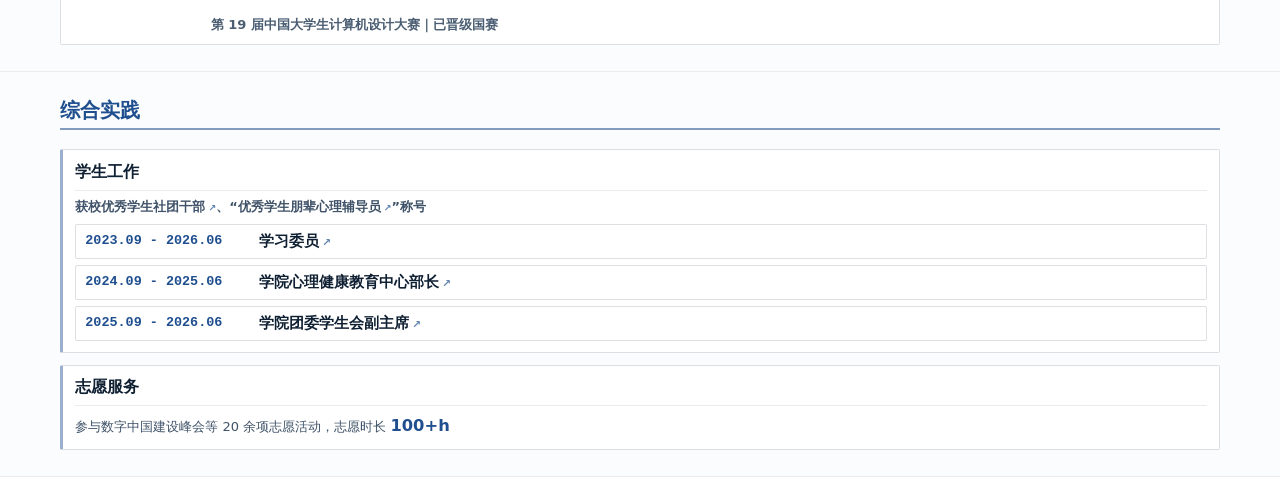
==== commit 89389ed1: "Refine homepage proof links and viewer" ====
--- a/index.html
+++ b/index.html
@@ -1,4 +1,4 @@
-﻿<!doctype html>
+<!doctype html>
 <html class="no-js" lang="zh-CN">
   <head>
     <meta charset="utf-8">
@@ -17,9 +17,9 @@
     <header class="site-header" aria-label="网站导航">
       <div class="header-inner">
         <a class="brand" href="#profile" aria-label="黄欣怡主页">
-          <span class="brand-mark" aria-hidden="true">HX</span>
           <span>
             <strong>黄欣怡</strong>
+            <small>个人主页</small>
           </span>
         </a>
         <nav class="nav-links" aria-label="页面章节">
@@ -81,13 +81,19 @@
             <div class="education-stats">
               <div>
                 <span>学分绩点</span>
-                <strong>3.95/5.0</strong>
+                <a
+                  class="stat-label-link"
+                  href="proof-viewer.html?src=assets/proofs/transcript-2026.png"
+                  target="_blank"
+                  rel="noopener"
+                  aria-label="查看成绩单"
+                ><strong>3.95/5.0</strong><span aria-hidden="true">↗</span></a>
               </div>
               <div class="ranking-stat">
                 <span>专业排名</span>
                 <a
                   class="stat-label-link"
-                  href="assets/proofs/ranking-proof.jpg"
+                  href="proof-viewer.html?src=assets/proofs/ranking-proof.jpg"
                   target="_blank"
                   rel="noopener"
                   aria-label="查看专业排名证明"
@@ -98,7 +104,7 @@
                 <strong>
                   <a
                     class="title-proof-link"
-                    href="assets/proofs/first-class-scholarship-2024.jpg"
+                    href="proof-viewer.html?src=assets/proofs/first-class-scholarship-2024.jpg"
                     target="_blank"
                     rel="noopener"
                     aria-label="查看校一等奖学金证书"
@@ -107,18 +113,16 @@
               </div>
               <div>
                 <span>英语水平</span>
-                <strong>CET-6</strong>
+                <a
+                  class="stat-label-link"
+                  href="english-proofs.html"
+                  target="_blank"
+                  rel="noopener"
+                  aria-label="查看英语能力证明"
+                ><strong>CET-6</strong><span aria-hidden="true">↗</span></a>
               </div>
             </div>
-            <h4>
-              <a
-                class="title-proof-link"
-                href="assets/proofs/transcript-2026.png"
-                target="_blank"
-                rel="noopener"
-                aria-label="查看成绩单"
-              >核心课程<span aria-hidden="true">↗</span></a>
-            </h4>
+            <h4>核心课程</h4>
             <div class="course-grid">
               <span>网络空间安全数学基础 <strong>95.6</strong></span>
               <span>网络安全原理 <strong>97.1</strong></span>
@@ -143,7 +147,7 @@
                 <h3>
                   <a
                     class="title-proof-link"
-                    href="assets/proofs/math-modeling-award-2025.jpg"
+                    href="proof-viewer.html?src=assets/proofs/math-modeling-award-2025.jpg"
                     target="_blank"
                     rel="noopener"
                     aria-label="查看高教社杯全国大学生数学建模竞赛获奖证书"
@@ -165,7 +169,7 @@
                 <h3>
                   <a
                     class="title-proof-link"
-                    href="assets/proofs/data-security-award-2026.jpg"
+                    href="proof-viewer.html?src=assets/proofs/data-security-award-2026.jpg"
                     target="_blank"
                     rel="noopener"
                     aria-label="查看第三届数信杯数据安全大赛优秀案例征集赛获奖证书"
@@ -180,7 +184,7 @@
                 <h3>
                   <a
                     class="title-proof-link"
-                    href="assets/proofs/lanqiao-award-2026-redacted.jpg"
+                    href="proof-viewer.html?src=assets/proofs/lanqiao-award-2026-redacted.jpg"
                     target="_blank"
                     rel="noopener"
                     aria-label="查看第十七届蓝桥杯全国大学生软件和信息技术大赛软件赛 C/C++程序设计大学A组获奖证书"
@@ -205,7 +209,7 @@
                 <p class="role">
                   <a
                     class="title-proof-link"
-                    href="assets/proofs/software-first-author-2026.jpg"
+                    href="proof-viewer.html?src=assets/proofs/software-first-author-2026.jpg"
                     target="_blank"
                     rel="noopener"
                     aria-label="查看软件著作权第一作者证明"
@@ -220,7 +224,7 @@
                 <p class="result">
                   <a
                     class="title-proof-link"
-                    href="assets/proofs/software-copyright-2026.jpg"
+                    href="proof-viewer.html?src=assets/proofs/software-copyright-2026.jpg"
                     target="_blank"
                     rel="noopener"
                     aria-label="查看基于隐私计算的联邦协作平台软件著作权登记证书"
@@ -242,16 +246,16 @@
               </div>
             </article>
             <article class="timeline-item research-card">
-              <time>2025.09 - 2025.12</time>
-              <div>
-                <p class="role">负责人</p>
-                <h3>国产服务器操作系统集群化部署与高可用运维</h3>
+              <time>2026.03 - 至今</time>
+              <div>
+                <p class="role">区块链审计负责人</p>
+                <h3>基于语义区块链的智慧农业数字资产管理平台</h3>
                 <ul>
-                  <li>主导 PXE 批量装机与集群环境初始化</li>
-                  <li>完成服务源码编译、Docker 镜像构建与 Kubernetes 高可用集群搭建</li>
-                  <li>配置 HAProxy + Keepalived，实现负载均衡与故障自动切换</li>
+                  <li>参与平台安全架构设计，基于 Hyperledger Fabric 联盟链实现农业数据资产与 AI 模型资产的可信存证及审计溯源</li>
+                  <li>设计链上链下协同存储方案，通过链上哈希摘要完成资产完整性校验与防篡改验证</li>
+                  <li>参与模型版本链设计，记录版本关系、性能指标与模型包哈希，实现模型迭代过程的可信追溯</li>
                 </ul>
-                <p class="result">福建省大学生计算科学与智能创新大赛省级二等奖</p>
+                <p class="result">第 19 届中国大学生计算机设计大赛｜已晋级国赛</p>
               </div>
             </article>
           </div>
@@ -270,13 +274,13 @@
               </div>
               <p class="practice-summary">获<a
                 class="title-proof-link"
-                href="assets/proofs/excellent-student-club-cadre-2025.jpg"
+                href="proof-viewer.html?src=assets/proofs/excellent-student-club-cadre-2025.jpg"
                 target="_blank"
                 rel="noopener"
                 aria-label="查看校优秀学生社团干部证书"
               >校优秀学生社团干部<span aria-hidden="true">↗</span></a>、“<a
                 class="title-proof-link"
-                href="assets/proofs/peer-psychological-counselor-2025.jpg"
+                href="proof-viewer.html?src=assets/proofs/peer-psychological-counselor-2025.jpg"
                 target="_blank"
                 rel="noopener"
                 aria-label="查看优秀学生朋辈心理辅导员证书"
@@ -288,7 +292,7 @@
                     <h4>
                       <a
                         class="title-proof-link"
-                        href="assets/proofs/study-committee-proof-2023-2025.jpg"
+                        href="proof-viewer.html?src=assets/proofs/study-committee-proof-2023-2025.jpg"
                         target="_blank"
                         rel="noopener"
                         aria-label="查看学习委员证明"
@@ -302,7 +306,7 @@
                     <h4>
                       <a
                         class="title-proof-link"
-                        href="assets/proofs/mental-health-minister-2024.jpg"
+                        href="proof-viewer.html?src=assets/proofs/mental-health-minister-2024.jpg"
                         target="_blank"
                         rel="noopener"
                         aria-label="查看学院心理健康教育中心部长聘书"
@@ -316,7 +320,7 @@
                     <h4>
                       <a
                         class="title-proof-link"
-                        href="assets/proofs/student-union-vice-chair-2025.jpg"
+                        href="proof-viewer.html?src=assets/proofs/student-union-vice-chair-2025.jpg"
                         target="_blank"
                         rel="noopener"
                         aria-label="查看学院团委学生会副主席证明"
--- a/styles.css
+++ b/styles.css
@@ -1,16 +1,16 @@
 :root {
-  --color-bg: #f6fafb;
+  --color-bg: #fbfcfd;
   --color-panel: #ffffff;
   --color-ink: #102033;
   --color-muted: #64748b;
-  --color-soft: #eaf4f5;
+  --color-soft: #f1f6f6;
   --color-teal: #0f766e;
-  --color-blue: #2563eb;
+  --color-blue: #1f4f8f;
   --color-sage: #5f7f6f;
   --color-amber: #b7791f;
-  --color-border: rgba(15, 32, 51, 0.11);
-  --shadow-soft: 0 22px 70px rgba(15, 32, 51, 0.09);
-  --shadow-card: 0 12px 34px rgba(15, 32, 51, 0.07);
+  --color-border: rgba(15, 32, 51, 0.14);
+  --shadow-soft: none;
+  --shadow-card: none;
   --max-width: 1160px;
 }
 
@@ -30,13 +30,7 @@
     "Segoe UI", "Microsoft YaHei", "PingFang SC", sans-serif;
   font-size: 13px;
   line-height: 1.45;
-  background:
-    linear-gradient(rgba(15, 118, 110, 0.027) 1px, transparent 1px),
-    linear-gradient(90deg, rgba(37, 99, 235, 0.021) 1px, transparent 1px),
-    radial-gradient(circle at 82% 8%, rgba(15, 118, 110, 0.12), transparent 28rem),
-    radial-gradient(circle at 12% 24%, rgba(183, 121, 31, 0.08), transparent 22rem),
-    var(--color-bg);
-  background-size: 34px 34px, 34px 34px, auto, auto, auto;
+  background: var(--color-bg);
   overflow-x: hidden;
 }
 
@@ -83,8 +77,7 @@
   top: 0;
   z-index: 10;
   border-bottom: 1px solid rgba(15, 32, 51, 0.08);
-  background: rgba(246, 250, 251, 0.84);
-  backdrop-filter: blur(18px);
+  background: rgba(255, 255, 255, 0.96);
 }
 
 .header-inner {
@@ -100,24 +93,27 @@
 .brand {
   display: inline-flex;
   align-items: center;
-  gap: 0.55rem;
   min-width: 0;
 }
 
-.brand-mark {
-  display: grid;
-  width: 30px;
-  height: 30px;
-  place-items: center;
-  border: 1px solid rgba(15, 118, 110, 0.28);
-  border-radius: 10px;
-  color: var(--color-teal);
-  font-weight: 800;
-  background: #fff;
+.brand > span {
+  display: inline-flex;
+  align-items: baseline;
+  gap: 0.52rem;
+  min-width: 0;
 }
 
 .brand strong {
-  display: block;
+  display: inline-block;
+  padding-right: 0.52rem;
+  border-right: 1px solid rgba(15, 32, 51, 0.24);
+}
+
+.brand small {
+  color: var(--color-muted);
+  font-size: 0.76rem;
+  font-weight: 600;
+  white-space: nowrap;
 }
 
 .nav-links {
@@ -129,23 +125,22 @@
 }
 
 .nav-links a {
-  padding: 0.34rem 0.52rem;
-  border-radius: 999px;
+  padding: 0.34rem 0.18rem 0.3rem;
+  border-bottom: 2px solid transparent;
 }
 
 .nav-links a:hover {
-  color: var(--color-teal);
+  color: var(--color-blue);
 }
 
 .nav-links a[aria-current="true"] {
-  color: var(--color-teal);
-  background: rgba(15, 118, 110, 0.08);
-  box-shadow: inset 0 0 0 1px rgba(15, 118, 110, 0.18);
+  color: var(--color-blue);
+  border-bottom-color: var(--color-blue);
   font-weight: 800;
 }
 
 .hero {
-  padding: 26px 0 22px;
+  padding: 16px 0 14px;
 }
 
 .hero-grid {
@@ -170,29 +165,31 @@
 
 .hero-copy h1 {
   margin: 0;
-  font-size: clamp(2.15rem, 4.8vw, 3.7rem);
-  line-height: 0.95;
+  font-size: clamp(1.95rem, 4vw, 3.05rem);
+  line-height: 1;
   letter-spacing: 0;
 }
 
 .profile-meta {
   display: flex;
   flex-wrap: wrap;
-  gap: 0.6rem 0.95rem;
-  margin: 0.9rem 0 0;
+  gap: 0.45rem 0.72rem;
+  margin: 0.55rem 0 0;
   padding: 0;
 }
 
 .profile-meta div {
   display: inline-flex;
   align-items: center;
-  gap: 0.6rem;
-  min-height: 27px;
-  padding: 0.2rem 0.62rem;
-  font-size: 0.84rem;
-  border: 1px solid rgba(15, 118, 110, 0.16);
-  border-radius: 999px;
-  background: rgba(255, 255, 255, 0.76);
+  gap: 0.46rem;
+  min-height: 25px;
+  padding: 0;
+  font-size: 0.8rem;
+}
+
+.profile-meta div + div {
+  padding-left: 0.72rem;
+  border-left: 1px solid rgba(15, 32, 51, 0.14);
 }
 
 .profile-meta dt,
@@ -201,7 +198,7 @@
 }
 
 .profile-meta dt {
-  color: var(--color-teal);
+  color: var(--color-blue);
   font-weight: 800;
 }
 
@@ -222,7 +219,7 @@
 
 .email-copy:hover,
 .email-copy:focus-visible {
-  color: var(--color-teal);
+  color: var(--color-blue);
   text-decoration: underline;
   text-underline-offset: 0.18em;
 }
@@ -251,10 +248,11 @@
 
 .chip-row span,
 .course-grid span {
-  border: 1px solid rgba(15, 118, 110, 0.16);
-  border-radius: 999px;
+  border: 0;
+  border-bottom: 1px solid rgba(15, 32, 51, 0.12);
+  border-radius: 0;
   color: #244056;
-  background: rgba(255, 255, 255, 0.74);
+  background: #fff;
 }
 
 .hero-panel,
@@ -262,8 +260,8 @@
 .research-card,
 .practice-card {
   border: 1px solid var(--color-border);
-  border-radius: 8px;
-  background: rgba(255, 255, 255, 0.86);
+  border-radius: 2px;
+  background: #fff;
   box-shadow: var(--shadow-card);
 }
 
@@ -296,10 +294,9 @@
   min-width: 0;
   min-height: 98px;
   padding: 0.72rem;
-  border: 1px solid rgba(15, 32, 51, 0.08);
-  border-radius: 8px;
-  background:
-    linear-gradient(180deg, rgba(234, 244, 245, 0.64), rgba(255, 255, 255, 0.86));
+  border: 1px solid rgba(15, 32, 51, 0.1);
+  border-radius: 2px;
+  background: #fff;
 }
 
 .metric-card span,
@@ -327,13 +324,14 @@
 }
 
 .soft-band {
-  background: rgba(255, 255, 255, 0.42);
+  background: transparent;
   border-block: 1px solid rgba(15, 32, 51, 0.07);
 }
 
 .section-heading {
-  max-width: 720px;
-  margin-bottom: 0.95rem;
+  max-width: none;
+  margin-bottom: 0.58rem;
+  border-bottom: 2px solid rgba(31, 79, 143, 0.55);
 }
 
 .section-heading.wide {
@@ -341,9 +339,10 @@
 }
 
 .section-heading h2 {
-  margin: 0 0 0.25rem;
-  font-size: clamp(1.35rem, 2.5vw, 1.9rem);
-  line-height: 1.12;
+  margin: 0 0 0.32rem;
+  font-size: clamp(1.08rem, 1.6vw, 1.35rem);
+  line-height: 1.18;
+  color: var(--color-blue);
   letter-spacing: 0;
 }
 
@@ -378,14 +377,13 @@
 
 .split-layout {
   display: grid;
-  grid-template-columns: minmax(120px, 190px) minmax(0, 1fr);
-  gap: 0.75rem;
+  grid-template-columns: minmax(0, 1fr);
+  gap: 0.64rem;
   align-items: start;
 }
 
 .sticky-heading {
-  position: sticky;
-  top: 84px;
+  position: static;
 }
 
 .education-panel {
@@ -417,10 +415,10 @@
 
 .timeline-head > span {
   align-self: start;
-  border-radius: 999px;
+  border-radius: 2px;
   padding: 0.25rem 0.56rem;
-  color: var(--color-teal);
-  background: rgba(15, 118, 110, 0.08);
+  color: var(--color-blue);
+  background: rgba(31, 79, 143, 0.08);
   font-weight: 800;
 }
 
@@ -433,8 +431,9 @@
 
 .education-stats div {
   padding: 0.45rem;
-  border-radius: 8px;
-  background: var(--color-soft);
+  border-radius: 2px;
+  border: 1px solid rgba(15, 32, 51, 0.07);
+  background: #f5f7f9;
 }
 
 .education-stats span,
@@ -463,15 +462,18 @@
 }
 
 .stat-label-link:hover {
-  color: var(--color-teal);
+  color: var(--color-blue);
+}
+
+.stat-label-link:hover strong,
+.stat-label-link:hover span {
+  color: var(--color-blue);
 }
 
 .stat-label-link strong {
   color: var(--color-ink);
   margin-top: 0.18rem;
-  text-decoration: underline;
-  text-decoration-color: rgba(15, 118, 110, 0.34);
-  text-underline-offset: 0.16em;
+  text-decoration: none;
 }
 
 .education-stats strong {
@@ -494,12 +496,12 @@
   flex-wrap: wrap;
   justify-content: space-between;
   gap: 0.75rem;
-  padding: 0.34rem 0.52rem;
+  padding: 0.3rem 0;
   min-width: 0;
 }
 
 .course-grid strong {
-  color: var(--color-teal);
+  color: var(--color-blue);
 }
 
 .research-card {
@@ -507,9 +509,7 @@
 }
 
 .research-card.featured {
-  background:
-    linear-gradient(135deg, rgba(15, 118, 110, 0.1), rgba(37, 99, 235, 0.07)),
-    rgba(255, 255, 255, 0.95);
+  background: #fff;
 }
 
 .card-meta {
@@ -523,7 +523,7 @@
 
 .role {
   margin-bottom: 0.8rem;
-  color: var(--color-teal);
+  color: var(--color-blue);
   font-weight: 800;
 }
 
@@ -550,18 +550,7 @@
 }
 
 .module-timeline::before {
-  content: "";
-  position: absolute;
-  top: 0.72rem;
-  bottom: 0.9rem;
-  left: var(--timeline-axis);
-  width: 1px;
-  background: linear-gradient(
-    180deg,
-    rgba(15, 118, 110, 0.1),
-    rgba(15, 118, 110, 0.42),
-    rgba(37, 99, 235, 0.14)
-  );
+  display: none;
 }
 
 .timeline-item {
@@ -571,13 +560,13 @@
   gap: var(--timeline-gap);
   padding: 0.56rem var(--timeline-pad-x);
   border: 1px solid var(--color-border);
-  border-radius: 8px;
-  background: rgba(255, 255, 255, 0.82);
+  border-radius: 2px;
+  background: #fff;
   box-shadow: var(--shadow-card);
 }
 
 .timeline-item time {
-  color: var(--color-teal);
+  color: var(--color-blue);
   font-family: ui-monospace, SFMono-Regular, Consolas, monospace;
   font-size: 0.84rem;
   font-weight: 800;
@@ -607,13 +596,17 @@
 }
 
 .title-proof-link span {
-  color: rgba(15, 118, 110, 0.72);
+  color: rgba(31, 79, 143, 0.72);
   font-size: 0.72em;
   line-height: 1;
 }
 
 .title-proof-link:hover {
-  color: var(--color-teal);
+  color: var(--color-blue);
+}
+
+.title-proof-link:hover span {
+  color: var(--color-blue);
 }
 
 .timeline-item p {
@@ -625,9 +618,7 @@
 }
 
 .research-timeline .timeline-item.featured {
-  background:
-    linear-gradient(135deg, rgba(15, 118, 110, 0.1), rgba(37, 99, 235, 0.07)),
-    rgba(255, 255, 255, 0.95);
+  background: #fff;
 }
 
 .award-item {
@@ -636,12 +627,12 @@
   gap: 1rem;
   padding: 1rem;
   border: 1px solid var(--color-border);
-  border-radius: 8px;
-  background: rgba(255, 255, 255, 0.78);
+  border-radius: 2px;
+  background: #fff;
 }
 
 .award-item time {
-  color: var(--color-teal);
+  color: var(--color-blue);
   font-family: ui-monospace, SFMono-Regular, Consolas, monospace;
   font-weight: 800;
 }
@@ -662,10 +653,8 @@
 
 .practice-card {
   padding: 0.72rem 0.78rem;
-  border-left: 4px solid rgba(15, 118, 110, 0.46);
-  background:
-    linear-gradient(90deg, rgba(15, 118, 110, 0.055), rgba(255, 255, 255, 0.9) 38%),
-    rgba(255, 255, 255, 0.9);
+  border-left: 3px solid rgba(31, 79, 143, 0.45);
+  background: #fff;
 }
 
 .practice-head {
@@ -692,7 +681,7 @@
 
 .practice-timeline .timeline-item {
   padding: 0.4rem 0.55rem;
-  background: rgba(255, 255, 255, 0.64);
+  background: #fff;
   box-shadow: none;
 }
 
@@ -717,7 +706,7 @@
 }
 
 .practice-service strong {
-  color: var(--color-teal);
+  color: var(--color-blue);
   font-size: 1.02rem;
 }
 
@@ -751,7 +740,7 @@
   }
 
   .hero {
-    padding-top: 28px;
+    padding-top: 18px;
   }
 
   .hero-grid,
@@ -774,7 +763,7 @@
   }
 
   .hero-copy h1 {
-    font-size: clamp(2.2rem, 13vw, 2.8rem);
+    font-size: clamp(1.95rem, 11vw, 2.45rem);
   }
 
   .nav-links {
